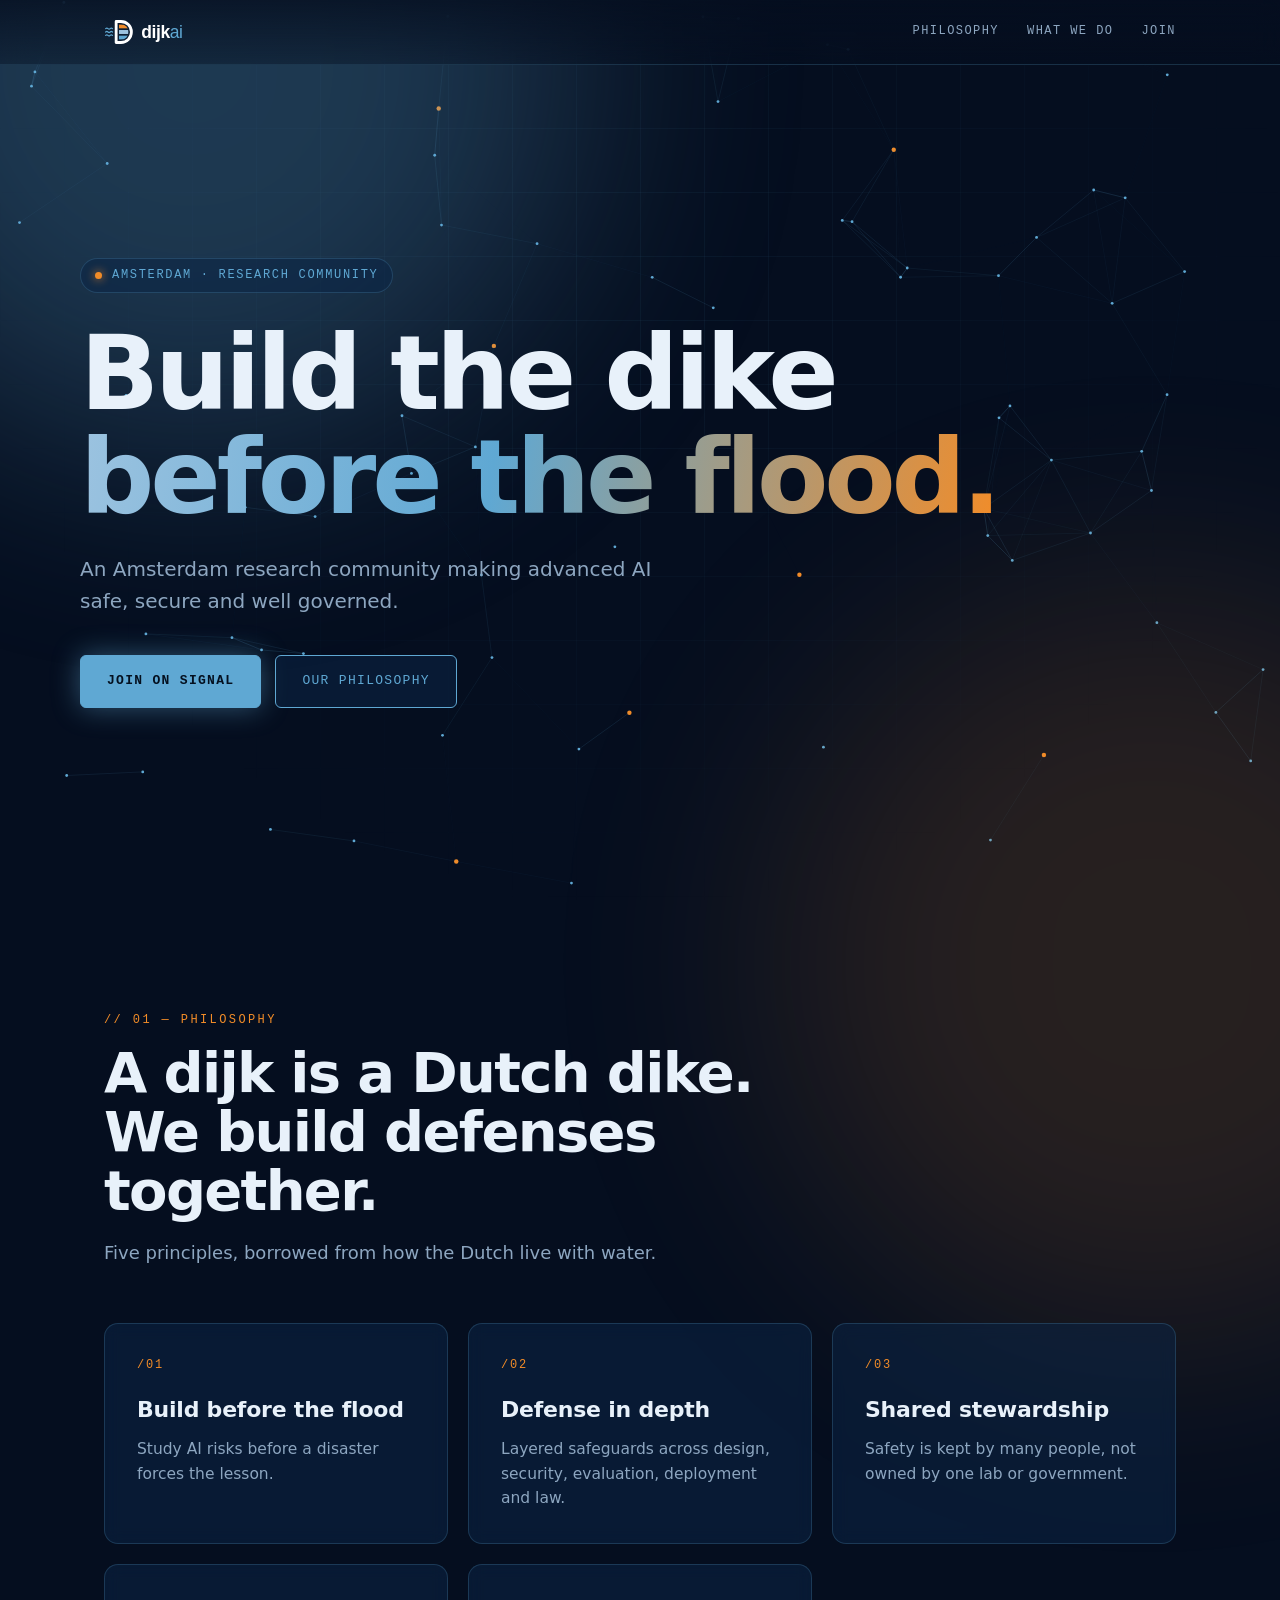
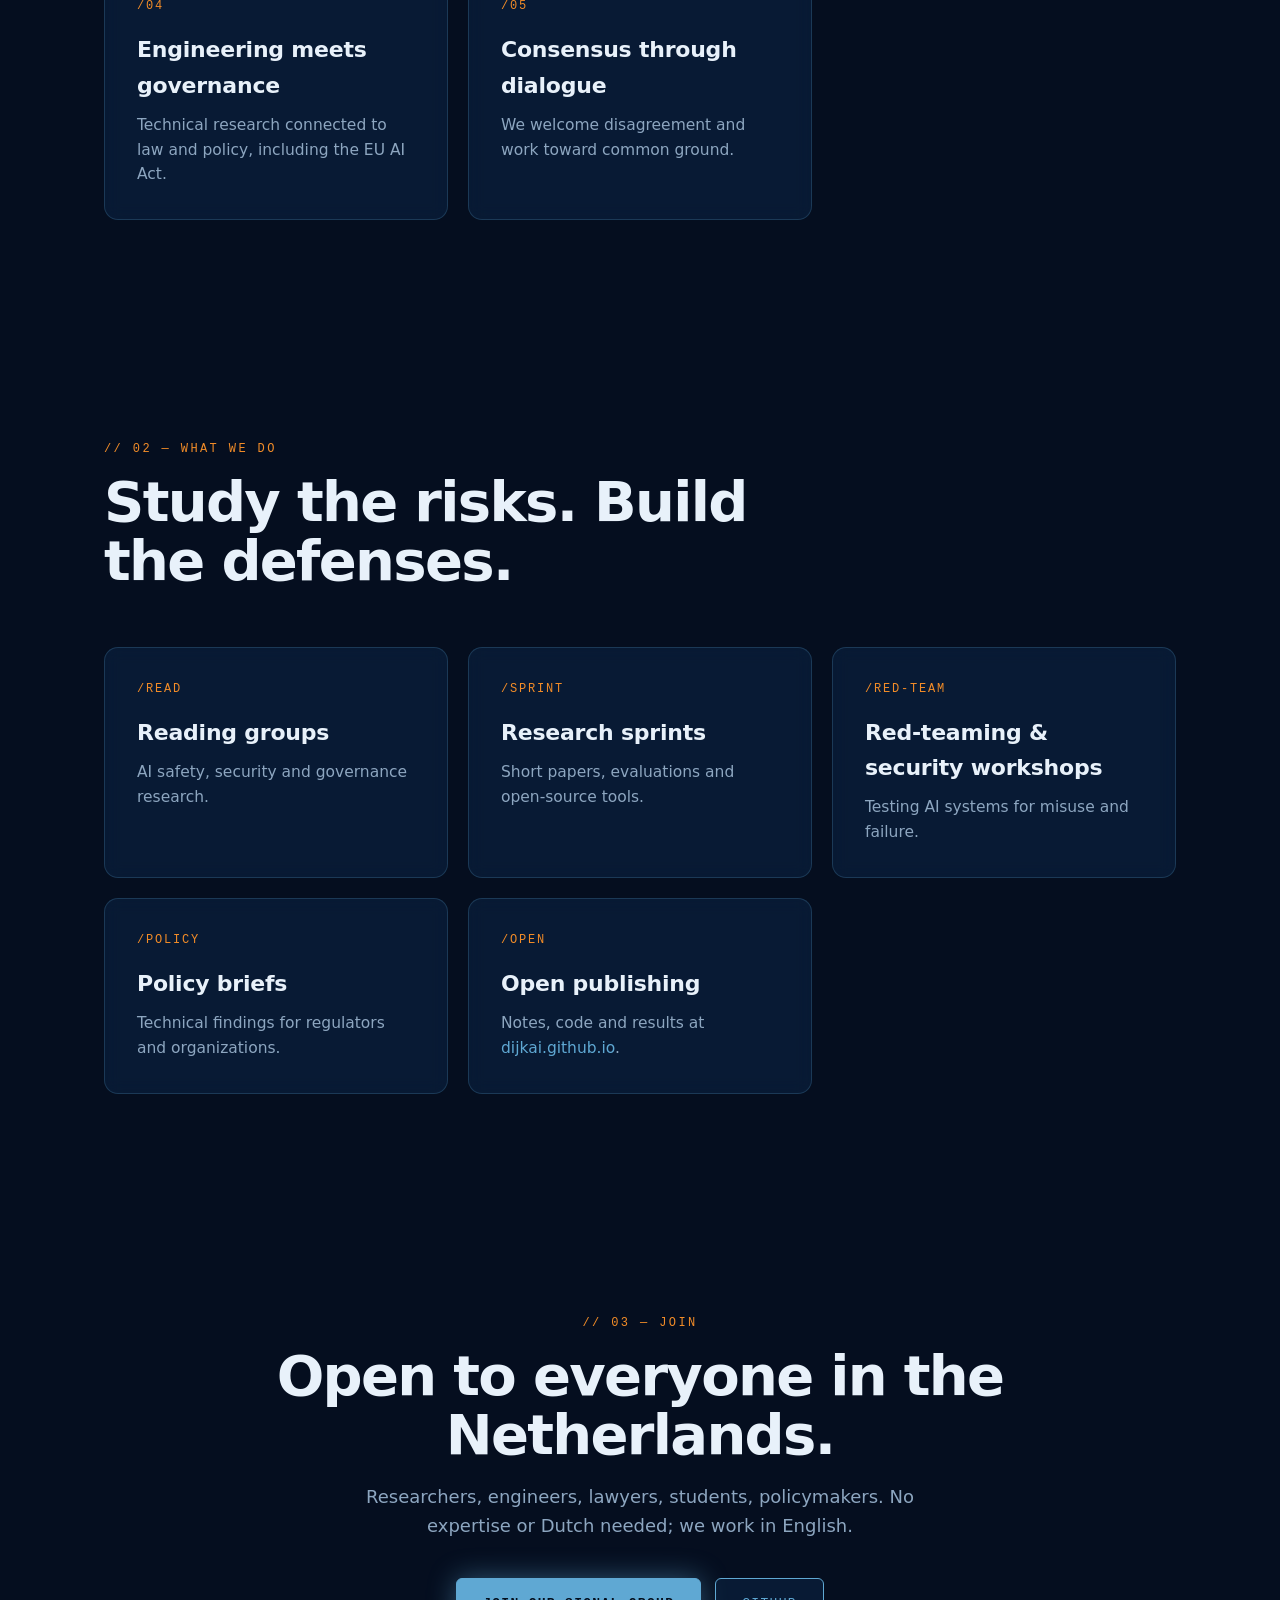
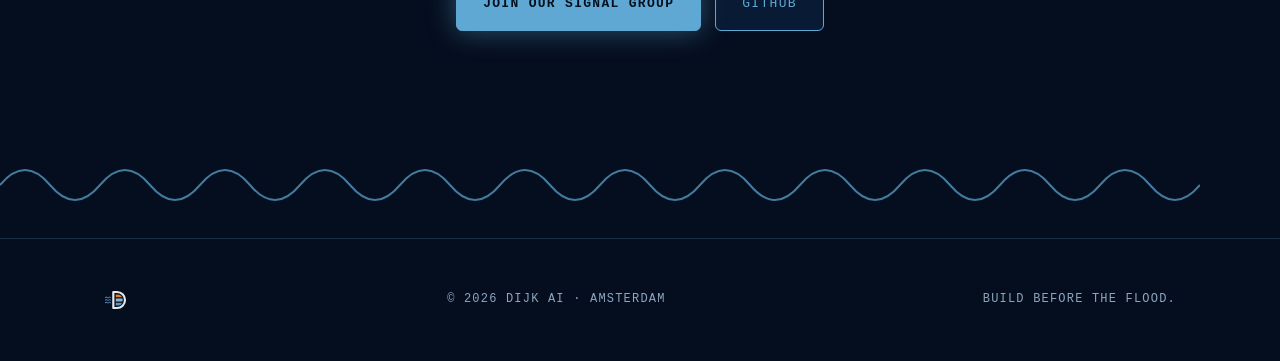
==== index.html @ 62a30201 "Add Dijk AI community landing page Co-Authored-By: Claude Sonnet 5.5 <noreply@anthropic.com>" ====
<!doctype html>
<html lang="en">
<head>
<meta charset="utf-8">
<meta name="viewport" content="width=device-width, initial-scale=1">
<title>dijkai — AI safety community, Amsterdam</title>
<meta name="description" content="Dijk AI is an Amsterdam-based research community making advanced AI safe, secure and well governed.">
<meta name="theme-color" content="#050E1F">
<link rel="icon" href="assets/favicon.ico">
<style>
  :root{
    --bg:#050E1F; --bg2:#0B2545; --ink:#E8F1FA; --mute:#8DA6C0;
    --sea:#5FA8D3; --foam:#9CC3E0; --amber:#F28C28;
    --line:rgba(95,168,211,.22); --glass:rgba(11,37,69,.55);
    --mono:ui-monospace,SFMono-Regular,Menlo,Consolas,monospace;
    --sans:Inter,system-ui,-apple-system,"Segoe UI",Roboto,sans-serif;
  }
  *{box-sizing:border-box;margin:0;padding:0}
  html{scroll-behavior:smooth}
  body{background:var(--bg);color:var(--ink);font-family:var(--sans);line-height:1.6;overflow-x:hidden;-webkit-font-smoothing:antialiased}
  a{color:inherit;text-decoration:none}
  #net{position:fixed;inset:0;width:100%;height:100%;z-index:0}
  .grid{position:fixed;inset:0;z-index:0;pointer-events:none;
    background-image:linear-gradient(var(--line) 1px,transparent 1px),linear-gradient(90deg,var(--line) 1px,transparent 1px);
    background-size:64px 64px;opacity:.28;
    mask-image:radial-gradient(ellipse at 50% 30%,#000 10%,transparent 75%);
    -webkit-mask-image:radial-gradient(ellipse at 50% 30%,#000 10%,transparent 75%)}
  .glow{position:fixed;z-index:0;width:60vw;height:60vw;border-radius:50%;filter:blur(120px);opacity:.28;pointer-events:none}
  .glow.a{background:var(--sea);top:-25vw;left:-15vw}
  .glow.b{background:var(--amber);bottom:-35vw;right:-20vw;opacity:.14}
  main,header,footer{position:relative;z-index:1}
  .wrap{max-width:1120px;margin:0 auto;padding:0 24px}

  header{position:sticky;top:0;z-index:5;backdrop-filter:blur(14px);-webkit-backdrop-filter:blur(14px);
    background:linear-gradient(#050E1Fcc,#050E1F66);border-bottom:1px solid var(--line)}
  nav{display:flex;align-items:center;justify-content:space-between;height:64px}
  nav img{height:34px;display:block}
  nav ul{display:flex;gap:28px;list-style:none;font-family:var(--mono);font-size:12px;letter-spacing:.12em;text-transform:uppercase;color:var(--mute)}
  nav ul a:hover{color:var(--sea)}
  @media(max-width:640px){nav ul{display:none}}

  .hero{min-height:calc(100vh - 64px);display:flex;align-items:center;padding:80px 0}
  .tag{display:inline-flex;align-items:center;gap:10px;font-family:var(--mono);font-size:12px;letter-spacing:.14em;text-transform:uppercase;
    color:var(--sea);border:1px solid var(--line);background:var(--glass);padding:7px 14px;border-radius:99px}
  .dot{width:7px;height:7px;border-radius:50%;background:var(--amber);box-shadow:0 0 10px var(--amber);animation:pulse 2s infinite}
  @keyframes pulse{50%{opacity:.3}}
  h1{font-size:clamp(44px,8.5vw,104px);line-height:1;letter-spacing:-.04em;font-weight:800;margin:28px 0 24px}
  h1 .g{background:linear-gradient(100deg,var(--foam),var(--sea) 45%,var(--amber));-webkit-background-clip:text;background-clip:text;color:transparent}
  .lead{max-width:600px;color:var(--mute);font-size:clamp(17px,2vw,20px)}
  .cta{display:flex;gap:14px;margin-top:38px;flex-wrap:wrap}
  .btn{font-family:var(--mono);font-size:13px;letter-spacing:.1em;text-transform:uppercase;padding:15px 26px;border-radius:6px;border:1px solid var(--sea);
    transition:.25s;position:relative}
  .btn.p{background:var(--sea);color:#04101f;font-weight:700;box-shadow:0 0 28px rgba(95,168,211,.45)}
  .btn.p:hover{background:var(--foam);box-shadow:0 0 44px rgba(156,195,224,.7);transform:translateY(-2px)}
  .btn.s{color:var(--sea);background:var(--glass)}
  .btn.s:hover{border-color:var(--amber);color:var(--amber)}

  .stats{display:grid;grid-template-columns:repeat(auto-fit,minmax(170px,1fr));gap:1px;margin-top:72px;background:var(--line);border:1px solid var(--line);border-radius:10px;overflow:hidden}
  .stat{background:var(--bg);padding:22px 24px}
  .stat b{display:block;font-family:var(--mono);font-size:28px;font-weight:600;color:var(--ink)}
  .stat span{font-family:var(--mono);font-size:11px;letter-spacing:.12em;text-transform:uppercase;color:var(--mute)}

  section{padding:110px 0}
  .eyebrow{font-family:var(--mono);font-size:12px;letter-spacing:.2em;text-transform:uppercase;color:var(--amber)}
  h2{font-size:clamp(32px,5vw,56px);letter-spacing:-.03em;line-height:1.05;margin:14px 0 18px;max-width:760px}
  .sub{color:var(--mute);max-width:620px;font-size:18px}

  .cards{display:grid;grid-template-columns:repeat(auto-fit,minmax(280px,1fr));gap:20px;margin-top:56px}
  .card{position:relative;background:var(--glass);border:1px solid var(--line);border-radius:14px;padding:32px;overflow:hidden;
    backdrop-filter:blur(8px);-webkit-backdrop-filter:blur(8px);transition:.35s}
  .card::before{content:"";position:absolute;inset:0;background:radial-gradient(400px circle at var(--mx,50%) var(--my,0%),rgba(95,168,211,.18),transparent 60%);opacity:0;transition:.35s}
  .card:hover{border-color:var(--sea);transform:translateY(-4px)}
  .card:hover::before{opacity:1}
  .card .n{font-family:var(--mono);font-size:12px;color:var(--amber);letter-spacing:.15em}
  .card h3{font-size:22px;margin:16px 0 10px;letter-spacing:-.01em}
  .card p{color:var(--mute);font-size:15.5px;position:relative}

  .layers{display:grid;grid-template-columns:1fr 1fr;gap:56px;align-items:center}
  @media(max-width:860px){.layers{grid-template-columns:1fr}}
  .stack{display:flex;flex-direction:column;gap:12px;perspective:900px}
  .layer{font-family:var(--mono);font-size:13px;letter-spacing:.1em;text-transform:uppercase;padding:22px 26px;border-radius:8px;
    border:1px solid var(--line);display:flex;justify-content:space-between;align-items:center;
    transform:rotateX(18deg) translateZ(0);transform-origin:center bottom;transition:.4s;background:var(--glass)}
  .layer:hover{transform:rotateX(0) translateX(10px)}
  .layer i{font-style:normal;color:var(--mute);font-size:11px}
  .layer.l1{border-color:var(--amber);color:var(--amber);box-shadow:inset 0 0 30px rgba(242,140,40,.12)}
  .layer.l2{border-color:var(--foam);color:var(--foam)}
  .layer.l3{border-color:var(--sea);color:var(--sea)}
  .layer.l5{border-color:var(--sea);color:var(--foam);opacity:.85}
  .layer.l4{color:var(--mute);border-style:dashed}

  .term{background:#030a16;border:1px solid var(--line);border-radius:12px;overflow:hidden;font-family:var(--mono);font-size:14px;box-shadow:0 30px 80px rgba(0,0,0,.5)}
  .bar{display:flex;gap:7px;padding:13px 16px;border-bottom:1px solid var(--line);background:rgba(11,37,69,.5)}
  .bar span{width:10px;height:10px;border-radius:50%;background:var(--line)}
  .bar span:first-child{background:var(--amber)}
  .term pre{padding:22px;color:var(--foam);overflow-x:auto;line-height:1.8}
  .term .c{color:#55708c}.term .o{color:var(--amber)}.term .s{color:var(--sea)}
  .caret{display:inline-block;width:8px;height:15px;background:var(--sea);vertical-align:-2px;animation:blink 1s steps(1) infinite}
  @keyframes blink{50%{opacity:0}}

  .wave{height:90px;margin-top:-1px;opacity:.7}
  footer{border-top:1px solid var(--line);padding:48px 0;color:var(--mute);font-family:var(--mono);font-size:12px;letter-spacing:.1em;text-transform:uppercase}
  footer .wrap{display:flex;justify-content:space-between;gap:20px;flex-wrap:wrap;align-items:center}
  footer img{height:26px;opacity:.9}

  .rv{opacity:0;transform:translateY(24px);transition:opacity .8s,transform .8s}
  .rv.in{opacity:1;transform:none}
  @media(prefers-reduced-motion:reduce){*{animation:none!important;transition:none!important}.rv{opacity:1;transform:none}html{scroll-behavior:auto}}
</style>
</head>
<body>
<canvas id="net" aria-hidden="true"></canvas>
<div class="grid"></div><div class="glow a"></div><div class="glow b"></div>

<header>
  <div class="wrap"><nav>
    <a href="#top" aria-label="dijkai home"><img src="assets/dijkai-logo-d-dark.svg" alt="dijkai"></a>
    <ul><li><a href="#philosophy">Philosophy</a></li><li><a href="#do">What we do</a></li><li><a href="#join">Join</a></li></ul>
  </nav></div>
</header>

<main id="top">
  <div class="wrap hero">
    <div>
      <span class="tag"><i class="dot"></i> Amsterdam · Research community</span>
      <h1>Build the dike<br><span class="g">before the flood.</span></h1>
      <p class="lead">An Amsterdam research community making advanced AI safe, secure and well governed.</p>
      <div class="cta">
        <a class="btn p" href="https://signal.group/#CjQKIAaecCToTzwMfxDDh-TfAbTLFdaPkOCjRC9LMuZn4zvzEhC6xU5ui7pOBZY4VML5RjUW">Join on Signal</a>
        <a class="btn s" href="#philosophy">Our philosophy</a>
      </div>
    </div>
  </div>

  <section id="philosophy"><div class="wrap">
    <div class="rv"><div class="eyebrow">// 01 — Philosophy</div>
    <h2>A dijk is a Dutch dike. We build defenses together.</h2>
    <p class="sub">Five principles, borrowed from how the Dutch live with water.</p></div>
    <div class="cards">
      <article class="card rv"><div class="n">/01</div><h3>Build before the flood</h3><p>Study AI risks before a disaster forces the lesson.</p></article>
      <article class="card rv"><div class="n">/02</div><h3>Defense in depth</h3><p>Layered safeguards across design, security, evaluation, deployment and law.</p></article>
      <article class="card rv"><div class="n">/03</div><h3>Shared stewardship</h3><p>Safety is kept by many people, not owned by one lab or government.</p></article>
      <article class="card rv"><div class="n">/04</div><h3>Engineering meets governance</h3><p>Technical research connected to law and policy, including the EU AI Act.</p></article>
      <article class="card rv"><div class="n">/05</div><h3>Consensus through dialogue</h3><p>We welcome disagreement and work toward common ground.</p></article>
    </div>
  </div></section>

  <section id="do"><div class="wrap">
    <div class="rv"><div class="eyebrow">// 02 — What we do</div>
    <h2>Study the risks. Build the defenses.</h2></div>
    <div class="cards">
      <article class="card rv"><div class="n">/READ</div><h3>Reading groups</h3><p>AI safety, security and governance research.</p></article>
      <article class="card rv"><div class="n">/SPRINT</div><h3>Research sprints</h3><p>Short papers, evaluations and open-source tools.</p></article>
      <article class="card rv"><div class="n">/RED-TEAM</div><h3>Red-teaming &amp; security workshops</h3><p>Testing AI systems for misuse and failure.</p></article>
      <article class="card rv"><div class="n">/POLICY</div><h3>Policy briefs</h3><p>Technical findings for regulators and organizations.</p></article>
      <article class="card rv"><div class="n">/OPEN</div><h3>Open publishing</h3><p>Notes, code and results at <a href="http://dijkai.github.io/" style="color:var(--sea)">dijkai.github.io</a>.</p></article>
    </div>
  </div></section>

  <section id="join"><div class="wrap rv" style="text-align:center">
    <div class="eyebrow">// 03 — Join</div>
    <h2 style="margin-inline:auto">Open to everyone in the Netherlands.</h2>
    <p class="sub" style="margin:0 auto">Researchers, engineers, lawyers, students, policymakers. No expertise or Dutch needed; we work in English.</p>
    <div class="cta" style="justify-content:center"><a class="btn p" href="https://signal.group/#CjQKIAaecCToTzwMfxDDh-TfAbTLFdaPkOCjRC9LMuZn4zvzEhC6xU5ui7pOBZY4VML5RjUW">Join our Signal group</a><a class="btn s" href="https://github.com/dijkai">GitHub</a></div>
  </div></section>
</main>

<svg class="wave" viewBox="0 0 1200 90" preserveAspectRatio="none" aria-hidden="true"><path fill="none" stroke="#5FA8D3" stroke-width="2" d="M0 45 q25 -30 50 0 t50 0 t50 0 t50 0 t50 0 t50 0 t50 0 t50 0 t50 0 t50 0 t50 0 t50 0 t50 0 t50 0 t50 0 t50 0 t50 0 t50 0 t50 0 t50 0 t50 0 t50 0 t50 0 t50 0"/></svg>
<footer><div class="wrap"><img src="assets/dijkai-mark-d-dark.svg" alt="dijkai"><span>© 2026 Dijk AI · Amsterdam</span><span>Build before the flood.</span></div></footer>

<script>
// particle network
(()=>{
  const c=document.getElementById('net'),x=c.getContext('2d');
  const reduce=matchMedia('(prefers-reduced-motion:reduce)').matches;
  let w,h,P=[],mouse={x:-9999,y:-9999};
  function size(){const d=devicePixelRatio||1;w=innerWidth;h=innerHeight;c.width=w*d;c.height=h*d;x.setTransform(d,0,0,d,0,0);
    P=Array.from({length:Math.min(90,Math.floor(w*h/16000))},()=>({x:Math.random()*w,y:Math.random()*h,vx:(Math.random()-.5)*.3,vy:(Math.random()-.5)*.3,a:Math.random()<.12}))}
  addEventListener('resize',size);
  addEventListener('pointermove',e=>{mouse.x=e.clientX;mouse.y=e.clientY});
  function draw(){
    x.clearRect(0,0,w,h);
    for(const p of P){
      if(!reduce){p.x+=p.vx;p.y+=p.vy;if(p.x<0||p.x>w)p.vx*=-1;if(p.y<0||p.y>h)p.vy*=-1}
      x.beginPath();x.arc(p.x,p.y,p.a?2.2:1.4,0,6.283);x.fillStyle=p.a?'#F28C28':'#5FA8D3';x.fill();
    }
    for(let i=0;i<P.length;i++)for(let j=i+1;j<P.length;j++){
      const a=P[i],b=P[j],d=Math.hypot(a.x-b.x,a.y-b.y);
      if(d<140){x.strokeStyle=`rgba(95,168,211,${.22*(1-d/140)})`;x.lineWidth=1;x.beginPath();x.moveTo(a.x,a.y);x.lineTo(b.x,b.y);x.stroke()}
    }
    for(const p of P){const d=Math.hypot(p.x-mouse.x,p.y-mouse.y);
      if(d<180){x.strokeStyle=`rgba(242,140,40,${.5*(1-d/180)})`;x.beginPath();x.moveTo(p.x,p.y);x.lineTo(mouse.x,mouse.y);x.stroke()}}
    if(!reduce)requestAnimationFrame(draw)
  }
  size();draw();
})();
// reveal on scroll
const io=new IntersectionObserver(es=>es.forEach(e=>{if(e.isIntersecting){e.target.classList.add('in');io.unobserve(e.target)}}),{threshold:.15});
document.querySelectorAll('.rv').forEach(el=>io.observe(el));
// count-up
document.querySelectorAll('[data-n]').forEach(el=>{
  const t=+el.dataset.n,s=el.dataset.s||'',t0=performance.now();
  (function f(n){const k=Math.min(1,(n-t0)/1400);el.textContent=Math.round(t*(1-Math.pow(1-k,3)))+s;if(k<1)requestAnimationFrame(f)})(t0);
});
// card spotlight
document.querySelectorAll('.card').forEach(c=>c.addEventListener('pointermove',e=>{
  const r=c.getBoundingClientRect();c.style.setProperty('--mx',(e.clientX-r.left)+'px');c.style.setProperty('--my',(e.clientY-r.top)+'px')}));
</script>
</body>
</html>
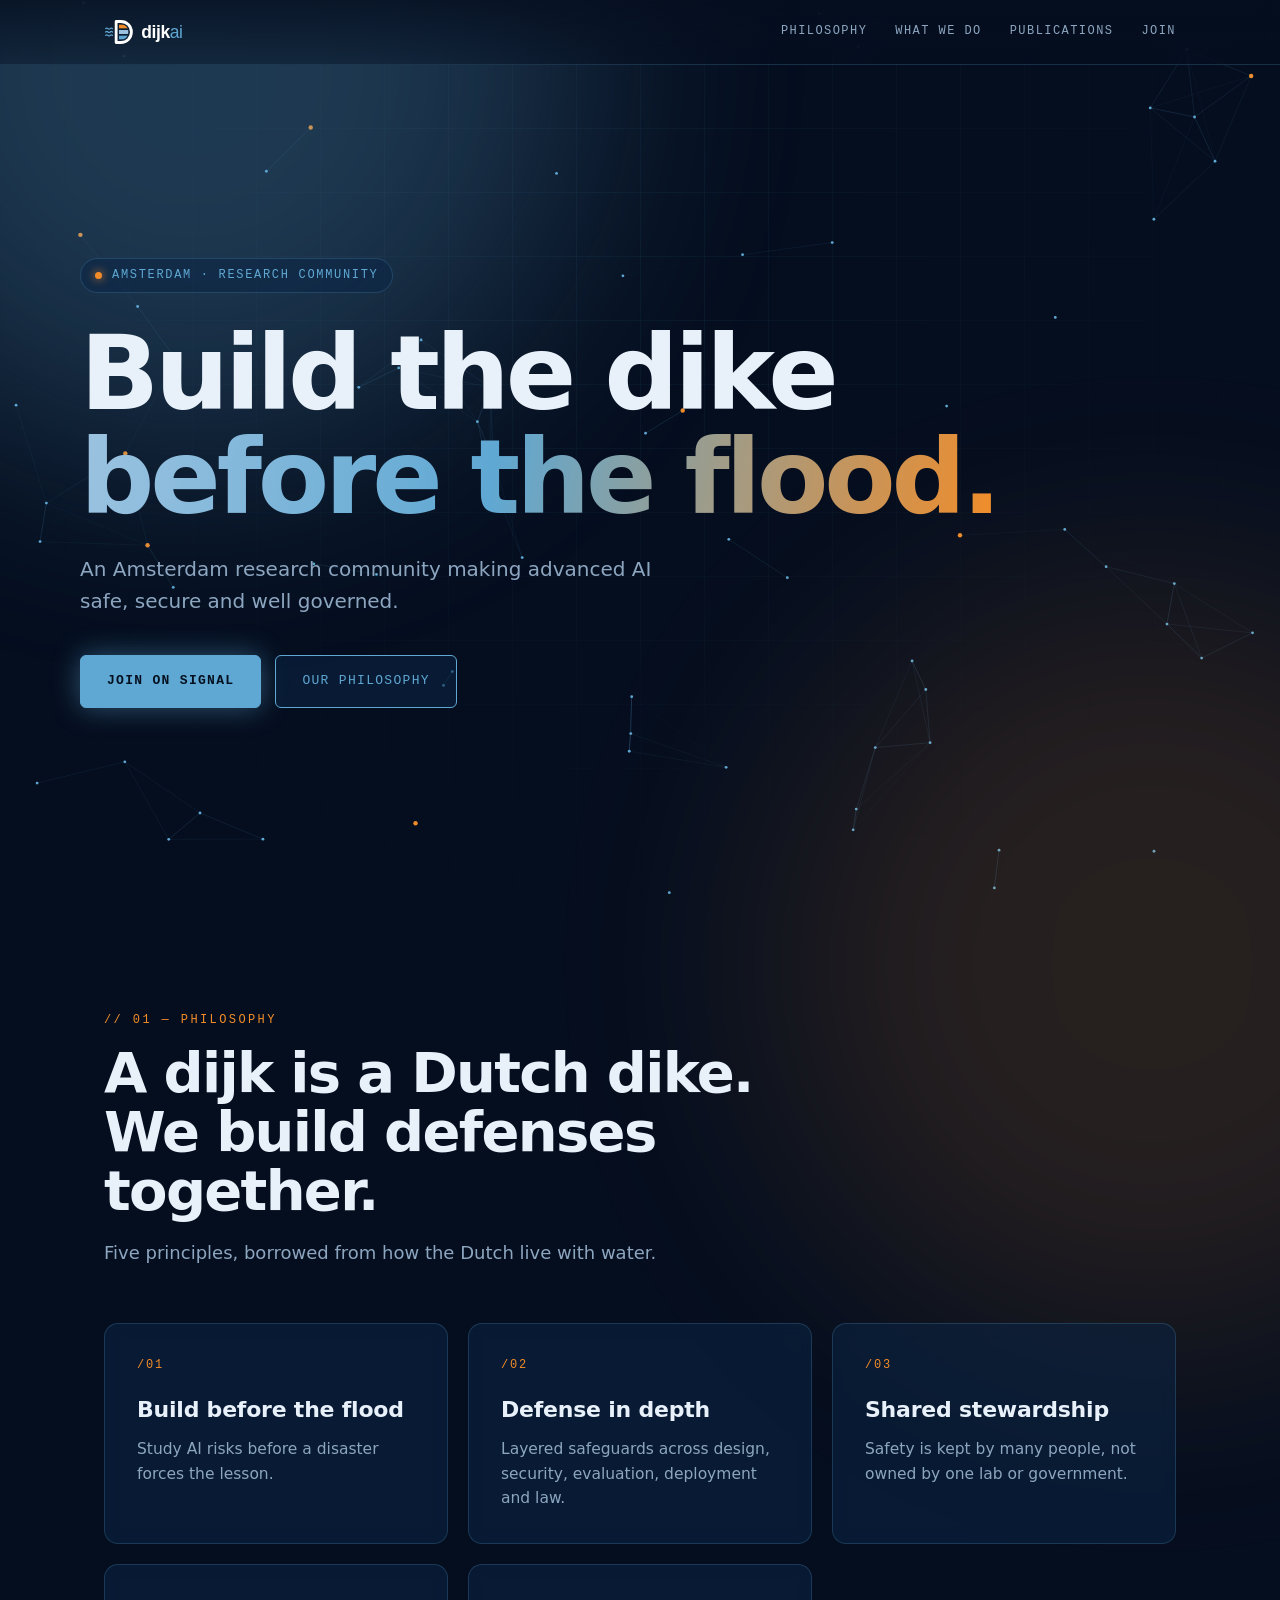
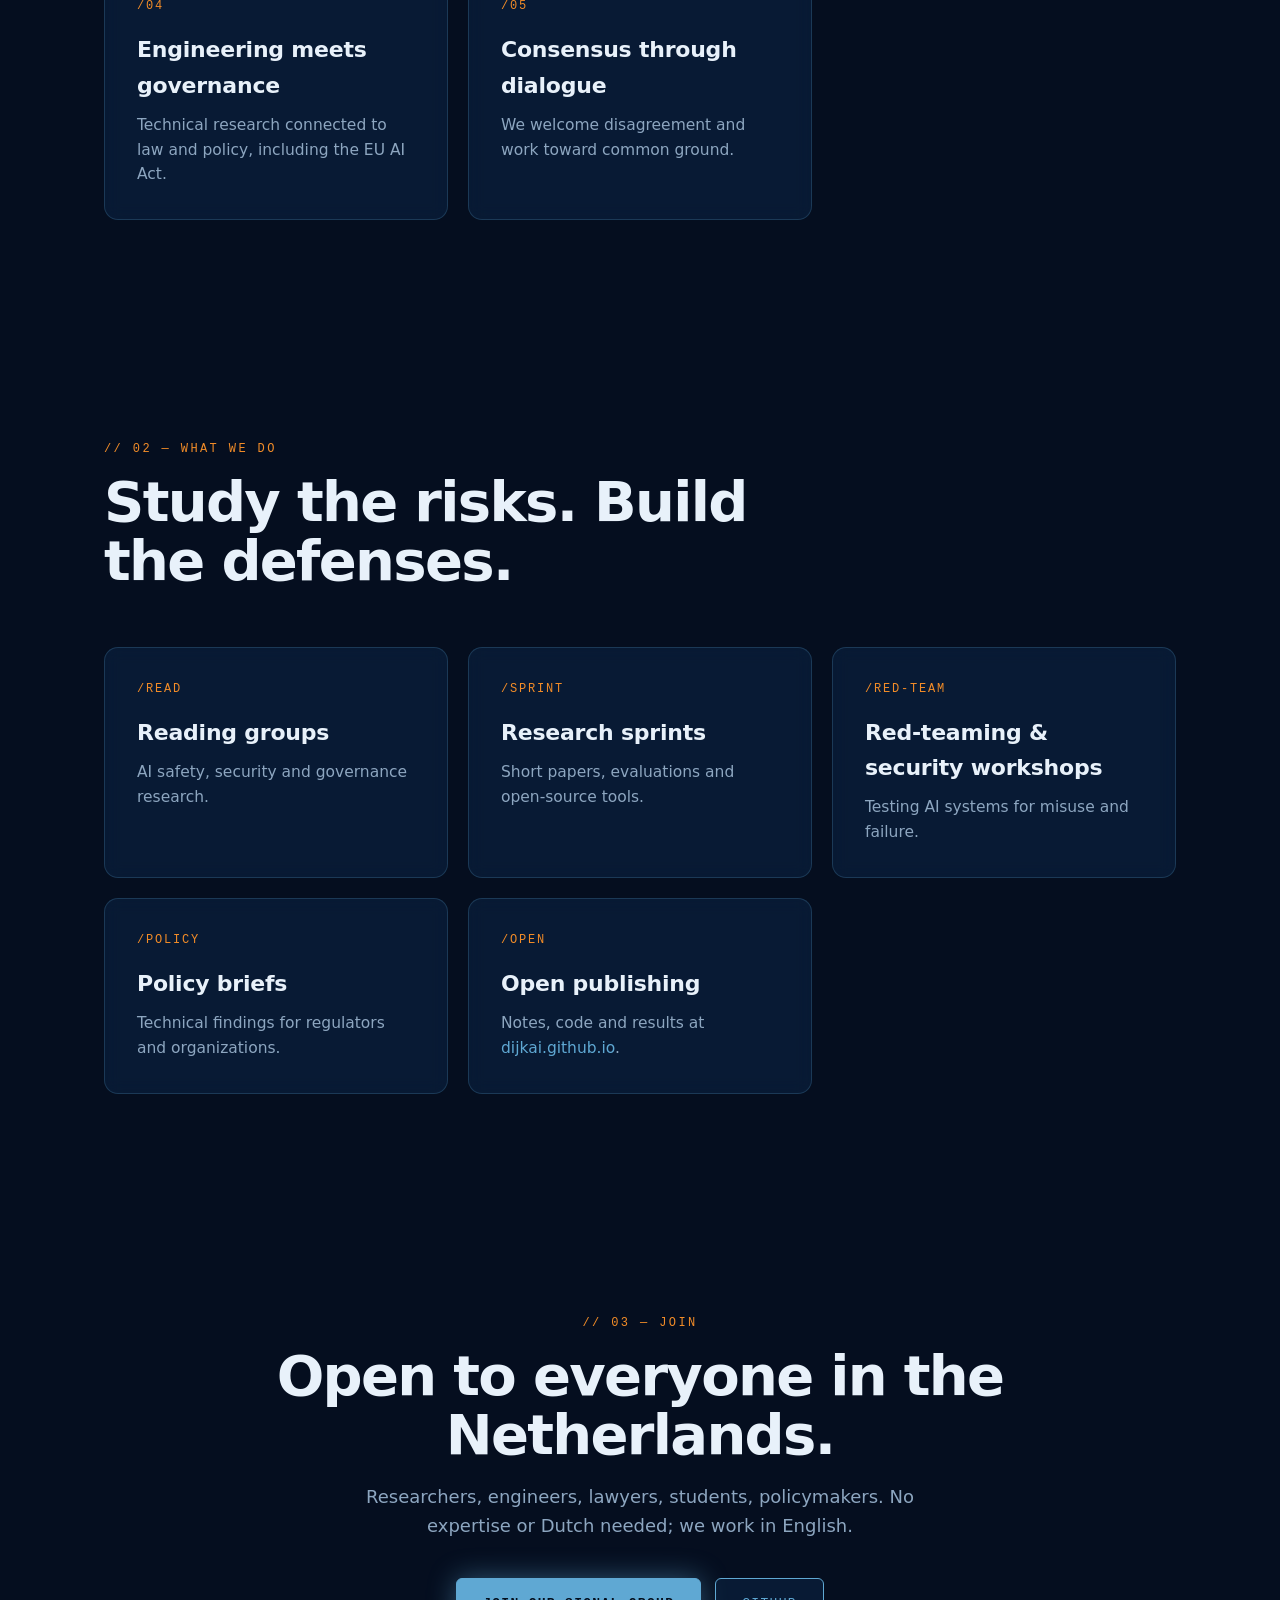
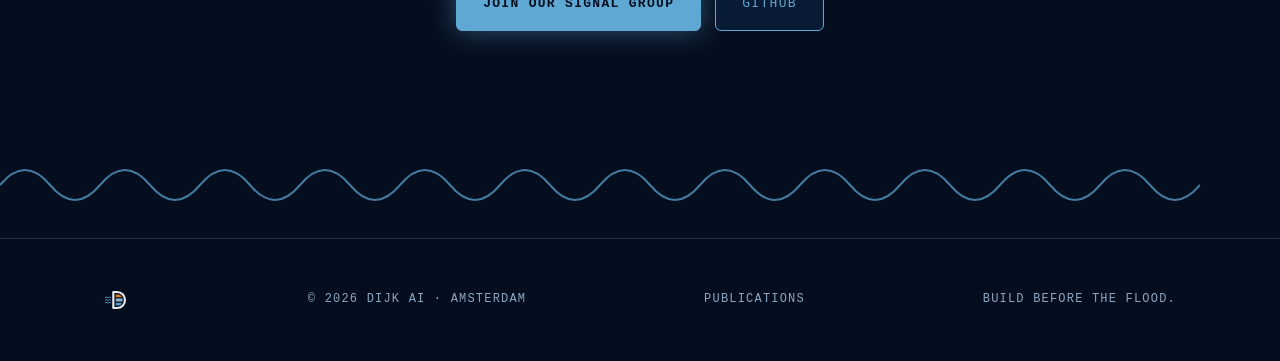
==== commit 207c49cc: "Add publications page and share styles/scripts Co-Authored-By: Claude Sonnet 5.5 <noreply@anthropic." ====
--- a/index.html
+++ b/index.html
@@ -7,106 +7,7 @@
 <meta name="description" content="Dijk AI is an Amsterdam-based research community making advanced AI safe, secure and well governed.">
 <meta name="theme-color" content="#050E1F">
 <link rel="icon" href="assets/favicon.ico">
-<style>
-  :root{
-    --bg:#050E1F; --bg2:#0B2545; --ink:#E8F1FA; --mute:#8DA6C0;
-    --sea:#5FA8D3; --foam:#9CC3E0; --amber:#F28C28;
-    --line:rgba(95,168,211,.22); --glass:rgba(11,37,69,.55);
-    --mono:ui-monospace,SFMono-Regular,Menlo,Consolas,monospace;
-    --sans:Inter,system-ui,-apple-system,"Segoe UI",Roboto,sans-serif;
-  }
-  *{box-sizing:border-box;margin:0;padding:0}
-  html{scroll-behavior:smooth}
-  body{background:var(--bg);color:var(--ink);font-family:var(--sans);line-height:1.6;overflow-x:hidden;-webkit-font-smoothing:antialiased}
-  a{color:inherit;text-decoration:none}
-  #net{position:fixed;inset:0;width:100%;height:100%;z-index:0}
-  .grid{position:fixed;inset:0;z-index:0;pointer-events:none;
-    background-image:linear-gradient(var(--line) 1px,transparent 1px),linear-gradient(90deg,var(--line) 1px,transparent 1px);
-    background-size:64px 64px;opacity:.28;
-    mask-image:radial-gradient(ellipse at 50% 30%,#000 10%,transparent 75%);
-    -webkit-mask-image:radial-gradient(ellipse at 50% 30%,#000 10%,transparent 75%)}
-  .glow{position:fixed;z-index:0;width:60vw;height:60vw;border-radius:50%;filter:blur(120px);opacity:.28;pointer-events:none}
-  .glow.a{background:var(--sea);top:-25vw;left:-15vw}
-  .glow.b{background:var(--amber);bottom:-35vw;right:-20vw;opacity:.14}
-  main,header,footer{position:relative;z-index:1}
-  .wrap{max-width:1120px;margin:0 auto;padding:0 24px}
-
-  header{position:sticky;top:0;z-index:5;backdrop-filter:blur(14px);-webkit-backdrop-filter:blur(14px);
-    background:linear-gradient(#050E1Fcc,#050E1F66);border-bottom:1px solid var(--line)}
-  nav{display:flex;align-items:center;justify-content:space-between;height:64px}
-  nav img{height:34px;display:block}
-  nav ul{display:flex;gap:28px;list-style:none;font-family:var(--mono);font-size:12px;letter-spacing:.12em;text-transform:uppercase;color:var(--mute)}
-  nav ul a:hover{color:var(--sea)}
-  @media(max-width:640px){nav ul{display:none}}
-
-  .hero{min-height:calc(100vh - 64px);display:flex;align-items:center;padding:80px 0}
-  .tag{display:inline-flex;align-items:center;gap:10px;font-family:var(--mono);font-size:12px;letter-spacing:.14em;text-transform:uppercase;
-    color:var(--sea);border:1px solid var(--line);background:var(--glass);padding:7px 14px;border-radius:99px}
-  .dot{width:7px;height:7px;border-radius:50%;background:var(--amber);box-shadow:0 0 10px var(--amber);animation:pulse 2s infinite}
-  @keyframes pulse{50%{opacity:.3}}
-  h1{font-size:clamp(44px,8.5vw,104px);line-height:1;letter-spacing:-.04em;font-weight:800;margin:28px 0 24px}
-  h1 .g{background:linear-gradient(100deg,var(--foam),var(--sea) 45%,var(--amber));-webkit-background-clip:text;background-clip:text;color:transparent}
-  .lead{max-width:600px;color:var(--mute);font-size:clamp(17px,2vw,20px)}
-  .cta{display:flex;gap:14px;margin-top:38px;flex-wrap:wrap}
-  .btn{font-family:var(--mono);font-size:13px;letter-spacing:.1em;text-transform:uppercase;padding:15px 26px;border-radius:6px;border:1px solid var(--sea);
-    transition:.25s;position:relative}
-  .btn.p{background:var(--sea);color:#04101f;font-weight:700;box-shadow:0 0 28px rgba(95,168,211,.45)}
-  .btn.p:hover{background:var(--foam);box-shadow:0 0 44px rgba(156,195,224,.7);transform:translateY(-2px)}
-  .btn.s{color:var(--sea);background:var(--glass)}
-  .btn.s:hover{border-color:var(--amber);color:var(--amber)}
-
-  .stats{display:grid;grid-template-columns:repeat(auto-fit,minmax(170px,1fr));gap:1px;margin-top:72px;background:var(--line);border:1px solid var(--line);border-radius:10px;overflow:hidden}
-  .stat{background:var(--bg);padding:22px 24px}
-  .stat b{display:block;font-family:var(--mono);font-size:28px;font-weight:600;color:var(--ink)}
-  .stat span{font-family:var(--mono);font-size:11px;letter-spacing:.12em;text-transform:uppercase;color:var(--mute)}
-
-  section{padding:110px 0}
-  .eyebrow{font-family:var(--mono);font-size:12px;letter-spacing:.2em;text-transform:uppercase;color:var(--amber)}
-  h2{font-size:clamp(32px,5vw,56px);letter-spacing:-.03em;line-height:1.05;margin:14px 0 18px;max-width:760px}
-  .sub{color:var(--mute);max-width:620px;font-size:18px}
-
-  .cards{display:grid;grid-template-columns:repeat(auto-fit,minmax(280px,1fr));gap:20px;margin-top:56px}
-  .card{position:relative;background:var(--glass);border:1px solid var(--line);border-radius:14px;padding:32px;overflow:hidden;
-    backdrop-filter:blur(8px);-webkit-backdrop-filter:blur(8px);transition:.35s}
-  .card::before{content:"";position:absolute;inset:0;background:radial-gradient(400px circle at var(--mx,50%) var(--my,0%),rgba(95,168,211,.18),transparent 60%);opacity:0;transition:.35s}
-  .card:hover{border-color:var(--sea);transform:translateY(-4px)}
-  .card:hover::before{opacity:1}
-  .card .n{font-family:var(--mono);font-size:12px;color:var(--amber);letter-spacing:.15em}
-  .card h3{font-size:22px;margin:16px 0 10px;letter-spacing:-.01em}
-  .card p{color:var(--mute);font-size:15.5px;position:relative}
-
-  .layers{display:grid;grid-template-columns:1fr 1fr;gap:56px;align-items:center}
-  @media(max-width:860px){.layers{grid-template-columns:1fr}}
-  .stack{display:flex;flex-direction:column;gap:12px;perspective:900px}
-  .layer{font-family:var(--mono);font-size:13px;letter-spacing:.1em;text-transform:uppercase;padding:22px 26px;border-radius:8px;
-    border:1px solid var(--line);display:flex;justify-content:space-between;align-items:center;
-    transform:rotateX(18deg) translateZ(0);transform-origin:center bottom;transition:.4s;background:var(--glass)}
-  .layer:hover{transform:rotateX(0) translateX(10px)}
-  .layer i{font-style:normal;color:var(--mute);font-size:11px}
-  .layer.l1{border-color:var(--amber);color:var(--amber);box-shadow:inset 0 0 30px rgba(242,140,40,.12)}
-  .layer.l2{border-color:var(--foam);color:var(--foam)}
-  .layer.l3{border-color:var(--sea);color:var(--sea)}
-  .layer.l5{border-color:var(--sea);color:var(--foam);opacity:.85}
-  .layer.l4{color:var(--mute);border-style:dashed}
-
-  .term{background:#030a16;border:1px solid var(--line);border-radius:12px;overflow:hidden;font-family:var(--mono);font-size:14px;box-shadow:0 30px 80px rgba(0,0,0,.5)}
-  .bar{display:flex;gap:7px;padding:13px 16px;border-bottom:1px solid var(--line);background:rgba(11,37,69,.5)}
-  .bar span{width:10px;height:10px;border-radius:50%;background:var(--line)}
-  .bar span:first-child{background:var(--amber)}
-  .term pre{padding:22px;color:var(--foam);overflow-x:auto;line-height:1.8}
-  .term .c{color:#55708c}.term .o{color:var(--amber)}.term .s{color:var(--sea)}
-  .caret{display:inline-block;width:8px;height:15px;background:var(--sea);vertical-align:-2px;animation:blink 1s steps(1) infinite}
-  @keyframes blink{50%{opacity:0}}
-
-  .wave{height:90px;margin-top:-1px;opacity:.7}
-  footer{border-top:1px solid var(--line);padding:48px 0;color:var(--mute);font-family:var(--mono);font-size:12px;letter-spacing:.1em;text-transform:uppercase}
-  footer .wrap{display:flex;justify-content:space-between;gap:20px;flex-wrap:wrap;align-items:center}
-  footer img{height:26px;opacity:.9}
-
-  .rv{opacity:0;transform:translateY(24px);transition:opacity .8s,transform .8s}
-  .rv.in{opacity:1;transform:none}
-  @media(prefers-reduced-motion:reduce){*{animation:none!important;transition:none!important}.rv{opacity:1;transform:none}html{scroll-behavior:auto}}
-</style>
+<link rel="stylesheet" href="assets/style.css">
 </head>
 <body>
 <canvas id="net" aria-hidden="true"></canvas>
@@ -115,7 +16,7 @@
 <header>
   <div class="wrap"><nav>
     <a href="#top" aria-label="dijkai home"><img src="assets/dijkai-logo-d-dark.svg" alt="dijkai"></a>
-    <ul><li><a href="#philosophy">Philosophy</a></li><li><a href="#do">What we do</a></li><li><a href="#join">Join</a></li></ul>
+    <ul><li><a href="#philosophy">Philosophy</a></li><li><a href="#do">What we do</a></li><li><a href="publications.html">Publications</a></li><li><a href="#join">Join</a></li></ul>
   </nav></div>
 </header>
 
@@ -166,45 +67,8 @@
 </main>
 
 <svg class="wave" viewBox="0 0 1200 90" preserveAspectRatio="none" aria-hidden="true"><path fill="none" stroke="#5FA8D3" stroke-width="2" d="M0 45 q25 -30 50 0 t50 0 t50 0 t50 0 t50 0 t50 0 t50 0 t50 0 t50 0 t50 0 t50 0 t50 0 t50 0 t50 0 t50 0 t50 0 t50 0 t50 0 t50 0 t50 0 t50 0 t50 0 t50 0 t50 0"/></svg>
-<footer><div class="wrap"><img src="assets/dijkai-mark-d-dark.svg" alt="dijkai"><span>© 2026 Dijk AI · Amsterdam</span><span>Build before the flood.</span></div></footer>
+<footer><div class="wrap"><img src="assets/dijkai-mark-d-dark.svg" alt="dijkai"><span>© 2026 Dijk AI · Amsterdam</span><a href="publications.html">Publications</a><span>Build before the flood.</span></div></footer>
 
-<script>
-// particle network
-(()=>{
-  const c=document.getElementById('net'),x=c.getContext('2d');
-  const reduce=matchMedia('(prefers-reduced-motion:reduce)').matches;
-  let w,h,P=[],mouse={x:-9999,y:-9999};
-  function size(){const d=devicePixelRatio||1;w=innerWidth;h=innerHeight;c.width=w*d;c.height=h*d;x.setTransform(d,0,0,d,0,0);
-    P=Array.from({length:Math.min(90,Math.floor(w*h/16000))},()=>({x:Math.random()*w,y:Math.random()*h,vx:(Math.random()-.5)*.3,vy:(Math.random()-.5)*.3,a:Math.random()<.12}))}
-  addEventListener('resize',size);
-  addEventListener('pointermove',e=>{mouse.x=e.clientX;mouse.y=e.clientY});
-  function draw(){
-    x.clearRect(0,0,w,h);
-    for(const p of P){
-      if(!reduce){p.x+=p.vx;p.y+=p.vy;if(p.x<0||p.x>w)p.vx*=-1;if(p.y<0||p.y>h)p.vy*=-1}
-      x.beginPath();x.arc(p.x,p.y,p.a?2.2:1.4,0,6.283);x.fillStyle=p.a?'#F28C28':'#5FA8D3';x.fill();
-    }
-    for(let i=0;i<P.length;i++)for(let j=i+1;j<P.length;j++){
-      const a=P[i],b=P[j],d=Math.hypot(a.x-b.x,a.y-b.y);
-      if(d<140){x.strokeStyle=`rgba(95,168,211,${.22*(1-d/140)})`;x.lineWidth=1;x.beginPath();x.moveTo(a.x,a.y);x.lineTo(b.x,b.y);x.stroke()}
-    }
-    for(const p of P){const d=Math.hypot(p.x-mouse.x,p.y-mouse.y);
-      if(d<180){x.strokeStyle=`rgba(242,140,40,${.5*(1-d/180)})`;x.beginPath();x.moveTo(p.x,p.y);x.lineTo(mouse.x,mouse.y);x.stroke()}}
-    if(!reduce)requestAnimationFrame(draw)
-  }
-  size();draw();
-})();
-// reveal on scroll
-const io=new IntersectionObserver(es=>es.forEach(e=>{if(e.isIntersecting){e.target.classList.add('in');io.unobserve(e.target)}}),{threshold:.15});
-document.querySelectorAll('.rv').forEach(el=>io.observe(el));
-// count-up
-document.querySelectorAll('[data-n]').forEach(el=>{
-  const t=+el.dataset.n,s=el.dataset.s||'',t0=performance.now();
-  (function f(n){const k=Math.min(1,(n-t0)/1400);el.textContent=Math.round(t*(1-Math.pow(1-k,3)))+s;if(k<1)requestAnimationFrame(f)})(t0);
-});
-// card spotlight
-document.querySelectorAll('.card').forEach(c=>c.addEventListener('pointermove',e=>{
-  const r=c.getBoundingClientRect();c.style.setProperty('--mx',(e.clientX-r.left)+'px');c.style.setProperty('--my',(e.clientY-r.top)+'px')}));
-</script>
+<script src="assets/site.js"></script>
 </body>
 </html>
--- a/assets/style.css
+++ b/assets/style.css
@@ -0,0 +1,111 @@
+  :root{
+    --bg:#050E1F; --bg2:#0B2545; --ink:#E8F1FA; --mute:#8DA6C0;
+    --sea:#5FA8D3; --foam:#9CC3E0; --amber:#F28C28;
+    --line:rgba(95,168,211,.22); --glass:rgba(11,37,69,.55);
+    --mono:ui-monospace,SFMono-Regular,Menlo,Consolas,monospace;
+    --sans:Inter,system-ui,-apple-system,"Segoe UI",Roboto,sans-serif;
+  }
+  *{box-sizing:border-box;margin:0;padding:0}
+  html{scroll-behavior:smooth}
+  body{background:var(--bg);color:var(--ink);font-family:var(--sans);line-height:1.6;overflow-x:hidden;-webkit-font-smoothing:antialiased}
+  a{color:inherit;text-decoration:none}
+  #net{position:fixed;inset:0;width:100%;height:100%;z-index:0}
+  .grid{position:fixed;inset:0;z-index:0;pointer-events:none;
+    background-image:linear-gradient(var(--line) 1px,transparent 1px),linear-gradient(90deg,var(--line) 1px,transparent 1px);
+    background-size:64px 64px;opacity:.28;
+    mask-image:radial-gradient(ellipse at 50% 30%,#000 10%,transparent 75%);
+    -webkit-mask-image:radial-gradient(ellipse at 50% 30%,#000 10%,transparent 75%)}
+  .glow{position:fixed;z-index:0;width:60vw;height:60vw;border-radius:50%;filter:blur(120px);opacity:.28;pointer-events:none}
+  .glow.a{background:var(--sea);top:-25vw;left:-15vw}
+  .glow.b{background:var(--amber);bottom:-35vw;right:-20vw;opacity:.14}
+  main,header,footer{position:relative;z-index:1}
+  .wrap{max-width:1120px;margin:0 auto;padding:0 24px}
+
+  header{position:sticky;top:0;z-index:5;backdrop-filter:blur(14px);-webkit-backdrop-filter:blur(14px);
+    background:linear-gradient(#050E1Fcc,#050E1F66);border-bottom:1px solid var(--line)}
+  nav{display:flex;align-items:center;justify-content:space-between;height:64px}
+  nav img{height:34px;display:block}
+  nav ul{display:flex;gap:28px;list-style:none;font-family:var(--mono);font-size:12px;letter-spacing:.12em;text-transform:uppercase;color:var(--mute)}
+  nav ul a:hover{color:var(--sea)}
+  @media(max-width:640px){nav ul{display:none}}
+
+  .hero{min-height:calc(100vh - 64px);display:flex;align-items:center;padding:80px 0}
+  .tag{display:inline-flex;align-items:center;gap:10px;font-family:var(--mono);font-size:12px;letter-spacing:.14em;text-transform:uppercase;
+    color:var(--sea);border:1px solid var(--line);background:var(--glass);padding:7px 14px;border-radius:99px}
+  .dot{width:7px;height:7px;border-radius:50%;background:var(--amber);box-shadow:0 0 10px var(--amber);animation:pulse 2s infinite}
+  @keyframes pulse{50%{opacity:.3}}
+  h1{font-size:clamp(44px,8.5vw,104px);line-height:1;letter-spacing:-.04em;font-weight:800;margin:28px 0 24px}
+  h1 .g{background:linear-gradient(100deg,var(--foam),var(--sea) 45%,var(--amber));-webkit-background-clip:text;background-clip:text;color:transparent}
+  .lead{max-width:600px;color:var(--mute);font-size:clamp(17px,2vw,20px)}
+  .cta{display:flex;gap:14px;margin-top:38px;flex-wrap:wrap}
+  .btn{font-family:var(--mono);font-size:13px;letter-spacing:.1em;text-transform:uppercase;padding:15px 26px;border-radius:6px;border:1px solid var(--sea);
+    transition:.25s;position:relative}
+  .btn.p{background:var(--sea);color:#04101f;font-weight:700;box-shadow:0 0 28px rgba(95,168,211,.45)}
+  .btn.p:hover{background:var(--foam);box-shadow:0 0 44px rgba(156,195,224,.7);transform:translateY(-2px)}
+  .btn.s{color:var(--sea);background:var(--glass)}
+  .btn.s:hover{border-color:var(--amber);color:var(--amber)}
+
+  .stats{display:grid;grid-template-columns:repeat(auto-fit,minmax(170px,1fr));gap:1px;margin-top:72px;background:var(--line);border:1px solid var(--line);border-radius:10px;overflow:hidden}
+  .stat{background:var(--bg);padding:22px 24px}
+  .stat b{display:block;font-family:var(--mono);font-size:28px;font-weight:600;color:var(--ink)}
+  .stat span{font-family:var(--mono);font-size:11px;letter-spacing:.12em;text-transform:uppercase;color:var(--mute)}
+
+  section{padding:110px 0}
+  .eyebrow{font-family:var(--mono);font-size:12px;letter-spacing:.2em;text-transform:uppercase;color:var(--amber)}
+  h2{font-size:clamp(32px,5vw,56px);letter-spacing:-.03em;line-height:1.05;margin:14px 0 18px;max-width:760px}
+  .sub{color:var(--mute);max-width:620px;font-size:18px}
+
+  .cards{display:grid;grid-template-columns:repeat(auto-fit,minmax(280px,1fr));gap:20px;margin-top:56px}
+  .card{position:relative;background:var(--glass);border:1px solid var(--line);border-radius:14px;padding:32px;overflow:hidden;
+    backdrop-filter:blur(8px);-webkit-backdrop-filter:blur(8px);transition:.35s}
+  .card::before{content:"";position:absolute;inset:0;background:radial-gradient(400px circle at var(--mx,50%) var(--my,0%),rgba(95,168,211,.18),transparent 60%);opacity:0;transition:.35s}
+  .card:hover{border-color:var(--sea);transform:translateY(-4px)}
+  .card:hover::before{opacity:1}
+  .card .n{font-family:var(--mono);font-size:12px;color:var(--amber);letter-spacing:.15em}
+  .card h3{font-size:22px;margin:16px 0 10px;letter-spacing:-.01em}
+  .card p{color:var(--mute);font-size:15.5px;position:relative}
+
+  .layers{display:grid;grid-template-columns:1fr 1fr;gap:56px;align-items:center}
+  @media(max-width:860px){.layers{grid-template-columns:1fr}}
+  .stack{display:flex;flex-direction:column;gap:12px;perspective:900px}
+  .layer{font-family:var(--mono);font-size:13px;letter-spacing:.1em;text-transform:uppercase;padding:22px 26px;border-radius:8px;
+    border:1px solid var(--line);display:flex;justify-content:space-between;align-items:center;
+    transform:rotateX(18deg) translateZ(0);transform-origin:center bottom;transition:.4s;background:var(--glass)}
+  .layer:hover{transform:rotateX(0) translateX(10px)}
+  .layer i{font-style:normal;color:var(--mute);font-size:11px}
+  .layer.l1{border-color:var(--amber);color:var(--amber);box-shadow:inset 0 0 30px rgba(242,140,40,.12)}
+  .layer.l2{border-color:var(--foam);color:var(--foam)}
+  .layer.l3{border-color:var(--sea);color:var(--sea)}
+  .layer.l5{border-color:var(--sea);color:var(--foam);opacity:.85}
+  .layer.l4{color:var(--mute);border-style:dashed}
+
+  .term{background:#030a16;border:1px solid var(--line);border-radius:12px;overflow:hidden;font-family:var(--mono);font-size:14px;box-shadow:0 30px 80px rgba(0,0,0,.5)}
+  .bar{display:flex;gap:7px;padding:13px 16px;border-bottom:1px solid var(--line);background:rgba(11,37,69,.5)}
+  .bar span{width:10px;height:10px;border-radius:50%;background:var(--line)}
+  .bar span:first-child{background:var(--amber)}
+  .term pre{padding:22px;color:var(--foam);overflow-x:auto;line-height:1.8}
+  .term .c{color:#55708c}.term .o{color:var(--amber)}.term .s{color:var(--sea)}
+  .caret{display:inline-block;width:8px;height:15px;background:var(--sea);vertical-align:-2px;animation:blink 1s steps(1) infinite}
+  @keyframes blink{50%{opacity:0}}
+
+  .pubs{display:grid;gap:16px;margin-top:48px}
+  .pub{display:grid;grid-template-columns:auto 1fr;gap:6px 28px;background:var(--glass);border:1px solid var(--line);border-radius:14px;padding:26px 30px;transition:.3s}
+  .pub:hover{border-color:var(--sea);transform:translateY(-3px)}
+  .pub .when{font-family:var(--mono);font-size:12px;color:var(--amber);letter-spacing:.12em;text-transform:uppercase;padding-top:5px;white-space:nowrap}
+  .pub h3{font-size:19px;line-height:1.35;letter-spacing:-.01em}
+  .pub .by{font-size:14px;color:var(--mute);margin:4px 0 8px}
+  .pub .by a{color:var(--foam)} .pub .by a:hover{color:var(--sea)}
+  .pub p{color:var(--mute);font-size:15px}
+  .meta{display:flex;gap:10px;flex-wrap:wrap;align-items:center;margin-top:14px;font-family:var(--mono);font-size:11px;letter-spacing:.1em;text-transform:uppercase}
+  .meta .chip{border:1px solid var(--line);border-radius:99px;padding:3px 11px;color:var(--sea)}
+  .meta .chip.t{border-color:var(--amber);color:var(--amber)}
+  .meta a{color:var(--foam);border-bottom:1px solid var(--line)} .meta a:hover{color:var(--amber);border-color:var(--amber)}
+  @media(max-width:640px){.pub{grid-template-columns:1fr}}
+  .wave{height:90px;margin-top:-1px;opacity:.7}
+  footer{border-top:1px solid var(--line);padding:48px 0;color:var(--mute);font-family:var(--mono);font-size:12px;letter-spacing:.1em;text-transform:uppercase}
+  footer .wrap{display:flex;justify-content:space-between;gap:20px;flex-wrap:wrap;align-items:center}
+  footer img{height:26px;opacity:.9}
+
+  .rv{opacity:0;transform:translateY(24px);transition:opacity .8s,transform .8s}
+  .rv.in{opacity:1;transform:none}
+  @media(prefers-reduced-motion:reduce){*{animation:none!important;transition:none!important}.rv{opacity:1;transform:none}html{scroll-behavior:auto}}
